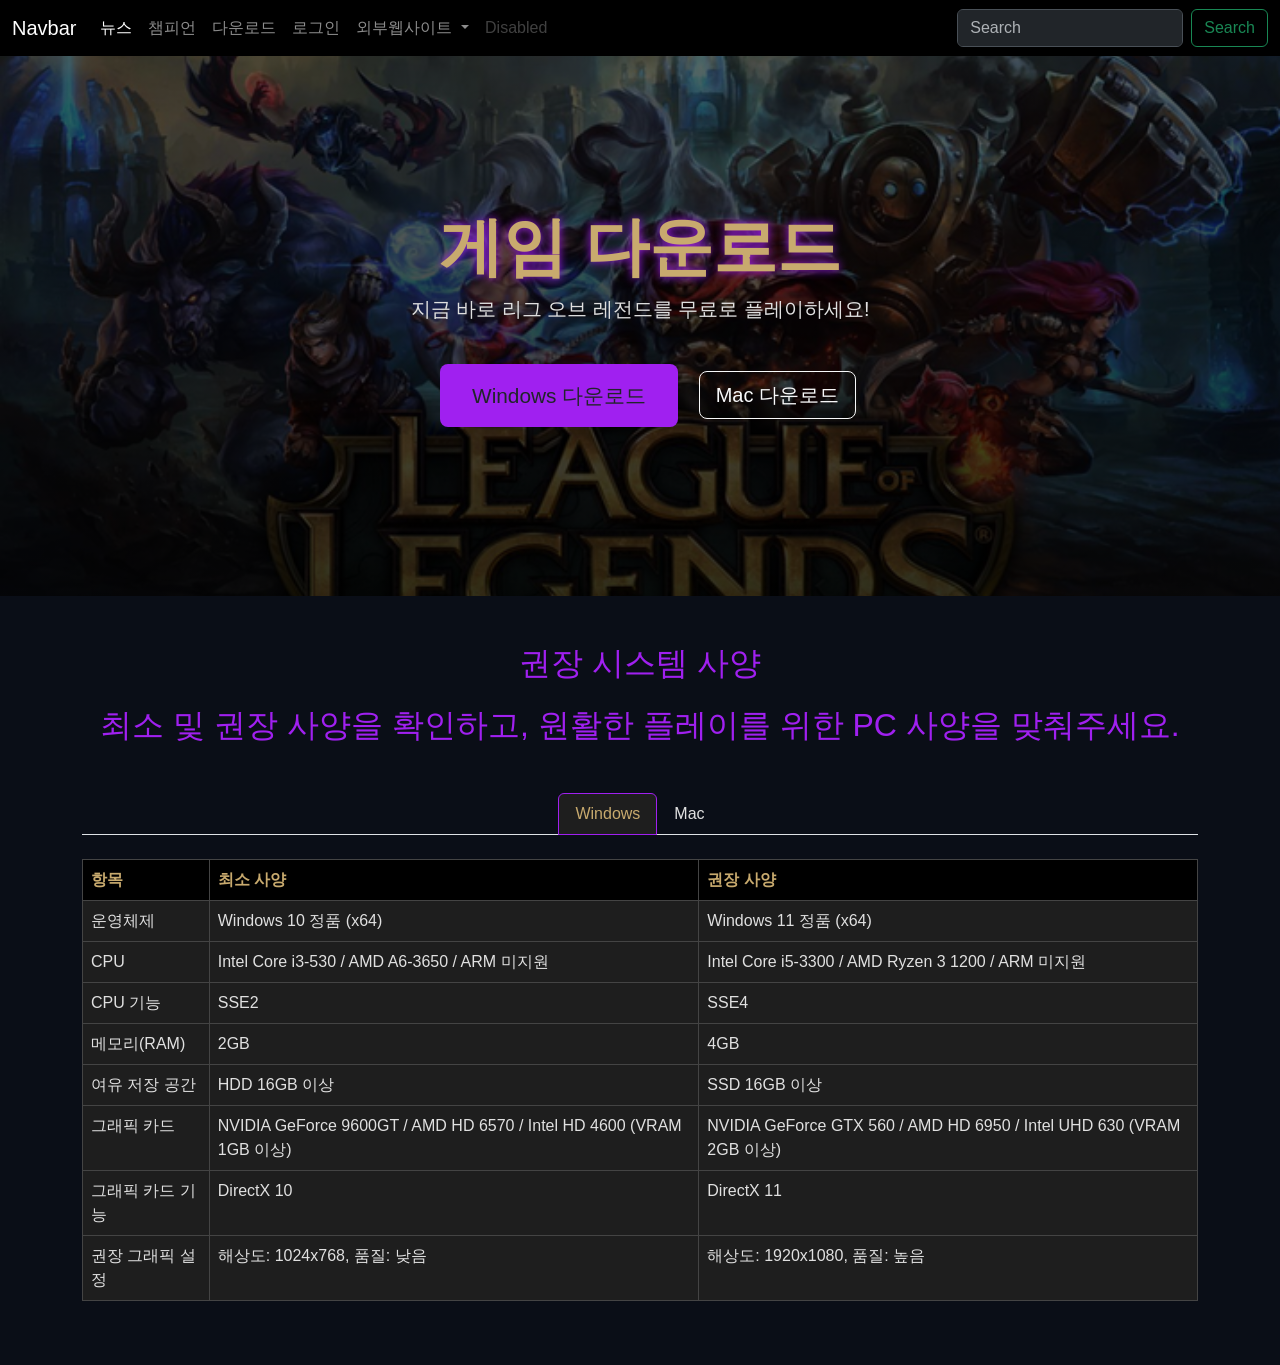
==== src/main/resources/META-INF/resources/main_page_sub/download.html @ 1dbe3054 "5주차 실습 내용" ====
<!DOCTYPE html>
<html lang="ko">
<head>
    <meta charset="UTF-8">
    <meta name="viewport" content="width=device-width, initial-scale=1.0">
    <title>League of Legends - 메인 페이지</title>
    <!-- Bootstrap 5 CDN -->
    <link href="https://cdn.jsdelivr.net/npm/bootstrap@5.3.0/dist/css/bootstrap.min.css" rel="stylesheet">
    <script src="https://cdn.jsdelivr.net/npm/bootstrap@5.3.0/dist/js/bootstrap.bundle.min.js"></script>
    <!-- 커스텀 스타일 (LOL 테마 + 챔피언 호버 효과) -->
    <style>
        body { background-color: #0a0e17; color: #fff; font-family: 'Arial', sans-serif; }
        .navbar { background-color: #000; }
        .hero { background: linear-gradient(to bottom, #1e1e1e, #0a0e17); min-height: 60vh; }
        .accent-purple { color: #a020f0; }
        .accent-red { color: #ff0000; }
        .card { background-color: #1e1e1e; border: none; transition: transform 0.3s, box-shadow 0.3s; }
        .card:hover { transform: scale(1.05); box-shadow: 0 10px 20px rgba(160, 32, 240, 0.5); }
        .card-img-top { height: 200px; object-fit: cover; border-radius: 10px 10px 0 0; }
        .btn-primary { background-color: #a020f0; border: none; }
        .btn-primary:hover { background-color: #800080; }
    </style>

    <link rel="stylesheet" href="../css/download.css">

</head>
<body>

    <!-- 헤더 (Navbar) -->
    <!-- <nav class="navbar navbar-expand-lg navbar-dark">
        <div class="container-fluid">
            <a class="navbar-brand" href="http://localhost:8080/index.html">League of Legends</a>
            <button class="navbar-toggler" type="button" data-bs-toggle="collapse" data-bs-target="#navbarNav" aria-controls="navbarNav" aria-expanded="false" aria-label="Toggle navigation">
                <span class="navbar-toggler-icon"></span>
            </button>
            <div class="collapse navbar-collapse" id="navbarNav">
                <ul class="navbar-nav ms-auto">
                    <li class="nav-item"><a class="nav-link" href="#">뉴스</a></li>
                    <li class="nav-item"><a class="nav-link" href="#">챔피언</a></li>
                    <li class="nav-item"><a class="nav-link" href="#">다운로드</a></li>
                    <li class="nav-item"><a class="nav-link" href="#">로그인</a></li>
                    <li class="nav-item"><a class="nav-link" href="https://lol.ps/" target="_blank">외부웹사이트</a></li>
                </ul>
            </div>
        </div>
    </nav> -->

    <nav class="navbar navbar-expand-lg" data-bs-theme="dark">
        <div class="container-fluid">
        <a class="navbar-brand" href="#">Navbar</a>
        <button class="navbar-toggler" type="button" data-bs-toggle="collapse" data-bs-target="#navbarSupportedContent" aria-controls="navbarSupportedContent" aria-expanded="false" aria-label="Toggle navigation">
            <span class="navbar-toggler-icon"></span>
        </button>
        <div class="collapse navbar-collapse" id="navbarSupportedContent">
            <ul class="navbar-nav me-auto mb-2 mb-lg-0">
            <li class="nav-item">
                <a class="nav-link active" aria-current="page" href="#">뉴스</a>
            </li>
            <li class="nav-item">
                <a class="nav-link" href="#">챔피언</a>
            </li>
            <li class="nav-item">
                <a class="nav-link" href="main_page_sub/download.html">다운로드</a>
            </li> 
            <li class="nav-item">
                <a class="nav-link" href="#">로그인</a>
            </li>
            <li class="nav-item dropdown">
                <a class="nav-link dropdown-toggle" href="#" role="button" data-bs-toggle="dropdown" aria-expanded="false">
                외부웹사이트
                </a>
                <ul class="dropdown-menu">
                <li><a class="dropdown-item" href="https://lol.ps"target="blank">롤전적</a></li>
                <li><a class="dropdown-item" href="#">불법사이트</a></li>
                <li><hr class="dropdown-divider"></li>
                <li><a class="dropdown-item" href="#">외부웹</a></li>
                </ul>
            </li>
            <li class="nav-item">
                <a class="nav-link disabled" aria-disabled="true">Disabled</a>
            </li>
            </ul>
            <form class="d-flex" role="search">
            <input class="form-control me-2" type="search" placeholder="Search" aria-label="Search" />
            <button class="btn btn-outline-success" type="submit">Search</button>
            </form>
        </div>
        </div>
    </nav>

    <!-- 히어로 배너 (공식 페이지스타일) -->
    <section class="hero">
        <div class="container">
            <h1>게임 다운로드</h1>
            <p class="lead mb-4">지금 바로 리그 오브 레전드를 무료로 플레이하세요!</p>
            <a href="../pds/lll.exe" class="btn btn-download btn-lg" target="_blank">Windows 다운로드</a>
            <a href="#" class="btn btn-outline-light btn-lg" target="_blank">Mac 다운로드</a>
        </div>
    </section>
<!-- 시스템 사양 섹션 -->
    <section class="container my-5">
        <h2 class="text-center mb-4 accent-purple">권장 시스템 사양</h2>
        <h2 class="text-center mb-5 accent-purple">최소 및 권장 사양을 확인하고, 원활한 플레이를 위한 PC 사양을 맞춰주세요.</h2>

        <!-- 탭: Windows / Mac (첨부 이미지처럼) -->
        <ul class="nav nav-tabs justify-content-center mb-4" id="osTabs" role="tablist">
            <li class="nav-item" role="presentation">
                <button class="nav-link active" id="windows-tab" data-bs-toggle="tab" data-bs-target="#windows" type="button" role="tab">Windows</button>
            </li>
            <li class="nav-item" role="presentation">
                <button class="nav-link" id="mac-tab" data-bs-toggle="tab" data-bs-target="#mac" type="button" role="tab">Mac</button>
            </li>
        </ul>

        <div class="tab-content">
            <!-- Windows 탭 -->
            <div class="tab-pane fade show active" id="windows" role="tabpanel">
                <div class="table-responsive">
                    <table class="table table-bordered table-hover">
                        <thead>
                            <tr>
                                <th>항목</th>
                                <th>최소 사양</th>
                                <th>권장 사양</th>
                            </tr>
                        </thead>
                        <tbody>
                            <tr><td>운영체제</td><td>Windows 10 정품 (x64)</td><td>Windows 11 정품 (x64)</td></tr>
                            <tr><td>CPU</td><td>Intel Core i3-530 / AMD A6-3650 / ARM 미지원</td><td>Intel Core i5-3300 / AMD Ryzen 3 1200 / ARM 미지원</td></tr>
                            <tr><td>CPU 기능</td><td>SSE2</td><td>SSE4</td></tr>
                            <tr><td>메모리(RAM)</td><td>2GB</td><td>4GB</td></tr>
                            <tr><td>여유 저장 공간</td><td>HDD 16GB 이상</td><td>SSD 16GB 이상</td></tr>
                            <tr><td>그래픽 카드</td><td>NVIDIA GeForce 9600GT / AMD HD 6570 / Intel HD 4600 (VRAM 1GB 이상)</td><td>NVIDIA GeForce GTX 560 / AMD HD 6950 / Intel UHD 630 (VRAM 2GB 이상)</td></tr>
                            <tr><td>그래픽 카드 기능</td><td>DirectX 10</td><td>DirectX 11</td></tr>
                            <tr><td>권장 그래픽 설정</td><td>해상도: 1024x768, 품질: 낮음</td><td>해상도: 1920x1080, 품질: 높음</td></tr>
                        </tbody>
                    </table>
                </div>
            </div>

            <!-- Mac 탭 (실제 사양 기반, 간단히 예시) -->
            <div class="tab-pane fade" id="mac" role="tabpanel">
                <div class="table-responsive">
                    <table class="table table-bordered table-hover">
                        <thead>
                            <tr>
                                <th>항목</th>
                                <th>최소 사양</th>
                                <th>권장 사양</th>
                            </tr>
                        </thead>
                        <tbody>
                            <tr><td>운영체제</td><td>macOS 10.15 이상</td><td>macOS 13 Ventura 이상</td></tr>
                            <tr><td>CPU</td><td>Intel Core i5 또는 Apple M1</td><td>Apple M2 이상</td></tr>
                            <tr><td>메모리(RAM)</td><td>4GB</td><td>8GB 이상</td></tr>
                            <tr><td>여유 저장 공간</td><td>SSD 16GB 이상</td><td>SSD 30GB 이상</td></tr>
                            <tr><td>그래픽</td><td>Metal 지원 GPU</td><td>Metal 2 지원 GPU</td></tr>
                        </tbody>
                    </table>
                </div>
            </div>
        </div>
    </section>
</body>
</html>
---- src/main/resources/META-INF/resources/css/download.css ----
body { 
    background-color: #0a0e17; 
    color: #e0e0e0; 
    font-family: 'Segoe UI', Arial, sans-serif; 
}

.hero {
    background: linear-gradient(rgba(0,0,0,0.6), rgba(0,0,0,0.8)), 
                url('../image/down-banner.jpg') center/cover no-repeat;
    min-height: 60vh;
    display: flex;
    align-items: center;
    justify-content: center;
    text-align: center;
    padding: 2rem;
}

.hero h1 { 
    font-size: 4rem; 
    font-weight: bold; 
    color: #c8aa6e;          /* LOL 골드 톤 */
    text-shadow: 0 0 10px #a020f0;
}

.btn-download {
    background-color: #a020f0;
    border: none;
    font-size: 1.3rem;
    padding: 1rem 2rem;
    margin: 1rem;
}

.btn-download:hover { 
    background-color: #800080; 
}

.nav-tabs .nav-link { 
    color: #e0e0e0; 
}

.nav-tabs .nav-link.active { 
    background-color: #1e1e1e; 
    color: #c8aa6e; 
    border-color: #a020f0; 
}

.table { 
    --bs-table-bg: #1e1e1e; 
    --bs-table-color: #e0e0e0; 
    --bs-table-border-color: #444;
}

.table th { 
    background-color: #000; 
    color: #c8aa6e; 
}

.card { 
    background-color: #1e1e1e; 
    border: 1px solid #444; 
}

.accent-purple { 
    color: #a020f0; 
}
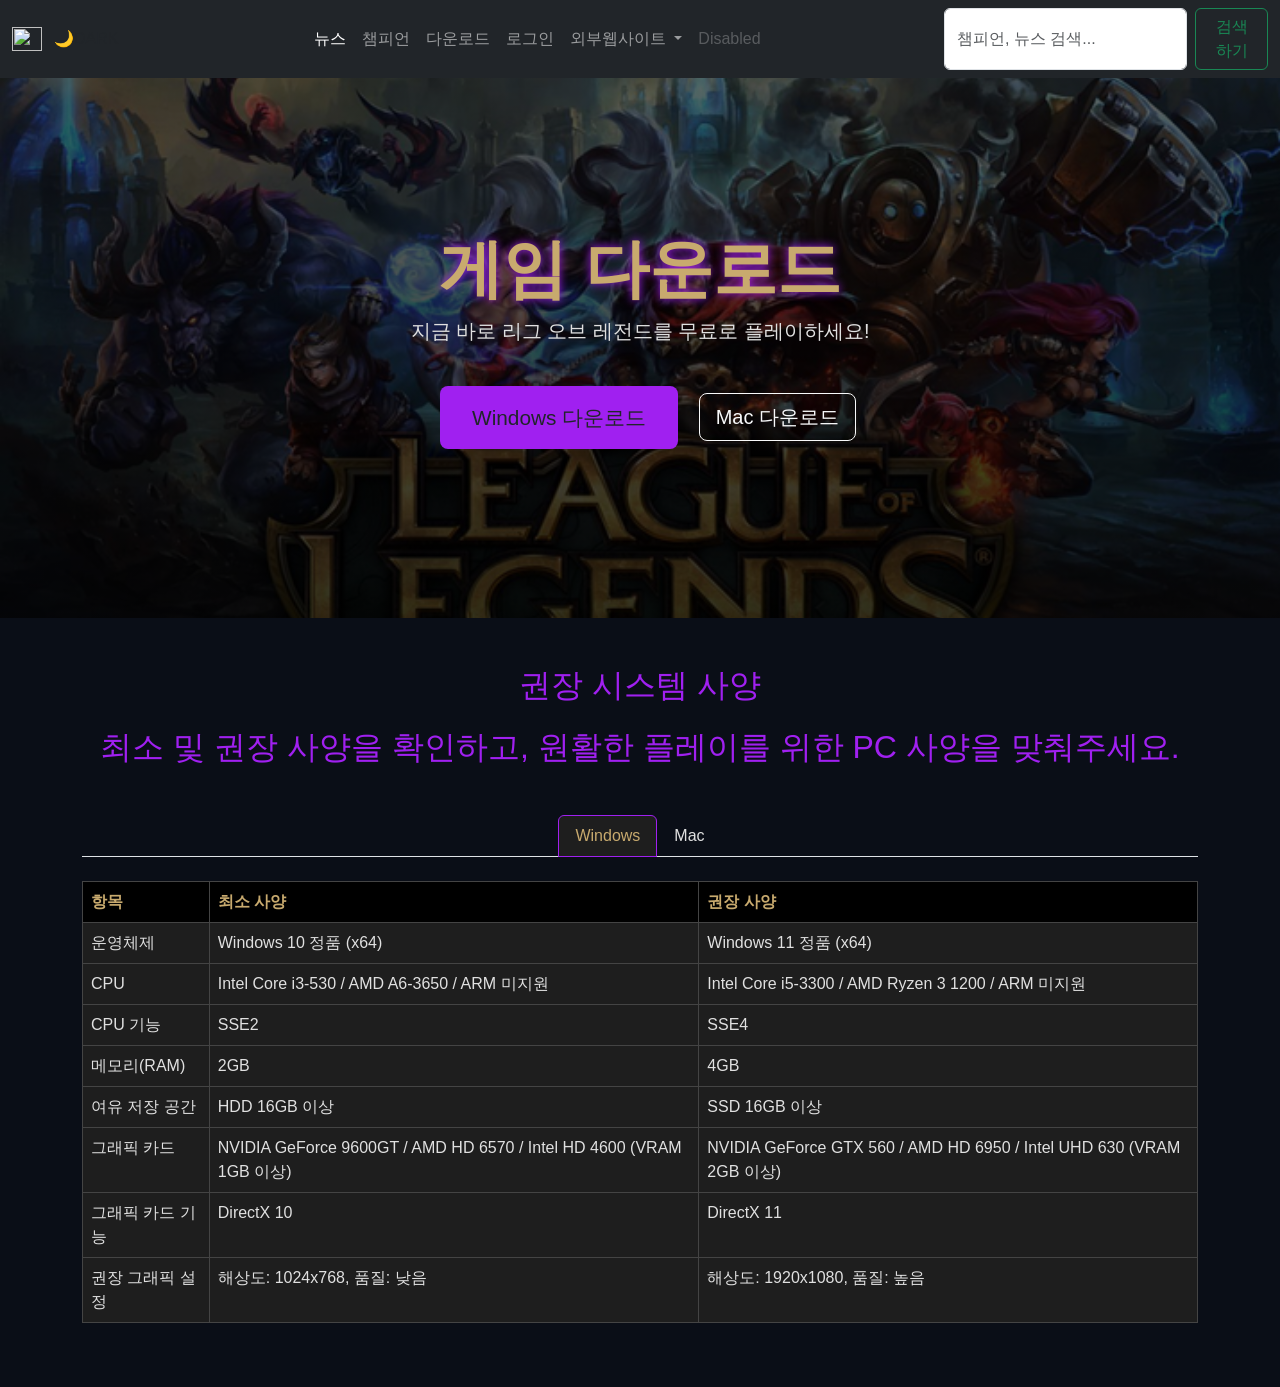
==== commit d7cfbeda: "중간제출" ====
--- a/src/main/resources/META-INF/resources/main_page_sub/download.html
+++ b/src/main/resources/META-INF/resources/main_page_sub/download.html
@@ -7,6 +7,11 @@
     <!-- Bootstrap 5 CDN -->
     <link href="https://cdn.jsdelivr.net/npm/bootstrap@5.3.0/dist/css/bootstrap.min.css" rel="stylesheet">
     <script src="https://cdn.jsdelivr.net/npm/bootstrap@5.3.0/dist/js/bootstrap.bundle.min.js"></script>
+    <script src="js/bootstrap.bundle.min.js"></script>
+    <script src="js/test.js"></script>
+    <script src="js/test2.js"></script>
+    <script src="js/toggle.js"></script>
+
     <!-- 커스텀 스타일 (LOL 테마 + 챔피언 호버 효과) -->
     <style>
         body { background-color: #0a0e17; color: #fff; font-family: 'Arial', sans-serif; }
@@ -26,78 +31,67 @@
 </head>
 <body>
 
-    <!-- 헤더 (Navbar) -->
-    <!-- <nav class="navbar navbar-expand-lg navbar-dark">
-        <div class="container-fluid">
-            <a class="navbar-brand" href="http://localhost:8080/index.html">League of Legends</a>
-            <button class="navbar-toggler" type="button" data-bs-toggle="collapse" data-bs-target="#navbarNav" aria-controls="navbarNav" aria-expanded="false" aria-label="Toggle navigation">
-                <span class="navbar-toggler-icon"></span>
-            </button>
-            <div class="collapse navbar-collapse" id="navbarNav">
-                <ul class="navbar-nav ms-auto">
-                    <li class="nav-item"><a class="nav-link" href="#">뉴스</a></li>
-                    <li class="nav-item"><a class="nav-link" href="#">챔피언</a></li>
-                    <li class="nav-item"><a class="nav-link" href="#">다운로드</a></li>
-                    <li class="nav-item"><a class="nav-link" href="#">로그인</a></li>
-                    <li class="nav-item"><a class="nav-link" href="https://lol.ps/" target="_blank">외부웹사이트</a></li>
-                </ul>
-            </div>
-        </div>
-    </nav> -->
 
-    <nav class="navbar navbar-expand-lg" data-bs-theme="dark">
-        <div class="container-fluid">
-        <a class="navbar-brand" href="#">Navbar</a>
+      <nav class="navbar navbar-expand-lg navbar-dark bg-dark">
+    <div class="container-fluid">
+    <img src="/images/롤 로고.png" alt="" width="30" height="24">
+    <!-- [변경] "Navbar" 텍스트 → 다크/라이트 토글 버튼-->
+    <button class="btn border-0" id="themeToggleBtn" onclick="toggleTheme()">
+        🌙DARK
+    </button>
+
+
         <button class="navbar-toggler" type="button" data-bs-toggle="collapse" data-bs-target="#navbarSupportedContent" aria-controls="navbarSupportedContent" aria-expanded="false" aria-label="Toggle navigation">
             <span class="navbar-toggler-icon"></span>
         </button>
-        <div class="collapse navbar-collapse" id="navbarSupportedContent">
-            <ul class="navbar-nav me-auto mb-2 mb-lg-0">
-            <li class="nav-item">
+        <div class="collapse navbar-collapse" id="navbarNav">
+            <ul class="navbar-nav justify-content-center flex-grow-1">              
+              <li class="nav-item">
                 <a class="nav-link active" aria-current="page" href="#">뉴스</a>
-            </li>
-            <li class="nav-item">
+              </li>
+              <li class="nav-item">
                 <a class="nav-link" href="#">챔피언</a>
-            </li>
-            <li class="nav-item">
+              </li>
+              <li class="nav-item">
                 <a class="nav-link" href="main_page_sub/download.html">다운로드</a>
-            </li> 
-            <li class="nav-item">
+              </li> 
+              <li class="nav-item">
                 <a class="nav-link" href="#">로그인</a>
-            </li>
-            <li class="nav-item dropdown">
+              </li>
+              <li class="nav-item dropdown">
                 <a class="nav-link dropdown-toggle" href="#" role="button" data-bs-toggle="dropdown" aria-expanded="false">
-                외부웹사이트
+                 외부웹사이트
                 </a>
                 <ul class="dropdown-menu">
-                <li><a class="dropdown-item" href="https://lol.ps"target="blank">롤전적</a></li>
-                <li><a class="dropdown-item" href="#">불법사이트</a></li>
-                <li><hr class="dropdown-divider"></li>
-                <li><a class="dropdown-item" href="#">외부웹</a></li>
+                    <li><a class="dropdown-item" href="https://op.gg/ko">롤 전적</a></li>
+                    <li><a class="dropdown-item" href="#">불법 사이트</a></li>
+                    <li><hr class="dropdown-divider"></li>
+                    <li><a class="dropdown-item" href="https://www.leagueoflegends.com/ko-kr/">공식사이트</a></li>
                 </ul>
-            </li>
-            <li class="nav-item">
-                <a class="nav-link disabled" aria-disabled="true">Disabled</a>
-            </li>
+              </li>
+              <li class="nav-item">
+                    <a class="nav-link disabled" aria-disabled="true">Disabled</a>
+              </li>
             </ul>
-            <form class="d-flex" role="search">
-            <input class="form-control me-2" type="search" placeholder="Search" aria-label="Search" />
-            <button class="btn btn-outline-success" type="submit">Search</button>
+            <form class="d-flex  ms-auto" id="searchForm">
+                <input class="form-control me-2" type="search" placeholder="챔피언, 뉴스 검색..." aria-label="Search" id="searchInput">
+                <button class="btn btn-outline-success" type="submit">검색하기</button>
             </form>
         </div>
-        </div>
+    </div>
     </nav>
 
-    <!-- 히어로 배너 (공식 페이지스타일) -->
+ <!-- 히어로 배너 (공식 페이지 스타일) -->
     <section class="hero">
         <div class="container">
             <h1>게임 다운로드</h1>
             <p class="lead mb-4">지금 바로 리그 오브 레전드를 무료로 플레이하세요!</p>
-            <a href="../pds/lll.exe" class="btn btn-download btn-lg" target="_blank">Windows 다운로드</a>
+            <a href="../pds/Install League of Legends kr.exe" class="btn btn-download btn-lg" target="_blank">Windows 다운로드</a>
             <a href="#" class="btn btn-outline-light btn-lg" target="_blank">Mac 다운로드</a>
         </div>
     </section>
-<!-- 시스템 사양 섹션 -->
+
+    <!-- 시스템 사양 섹션 -->
     <section class="container my-5">
         <h2 class="text-center mb-4 accent-purple">권장 시스템 사양</h2>
         <h2 class="text-center mb-5 accent-purple">최소 및 권장 사양을 확인하고, 원활한 플레이를 위한 PC 사양을 맞춰주세요.</h2>
@@ -161,5 +155,8 @@
             </div>
         </div>
     </section>
+
+    <script src="js/search.js"></script>
+
 </body>
 </html>
